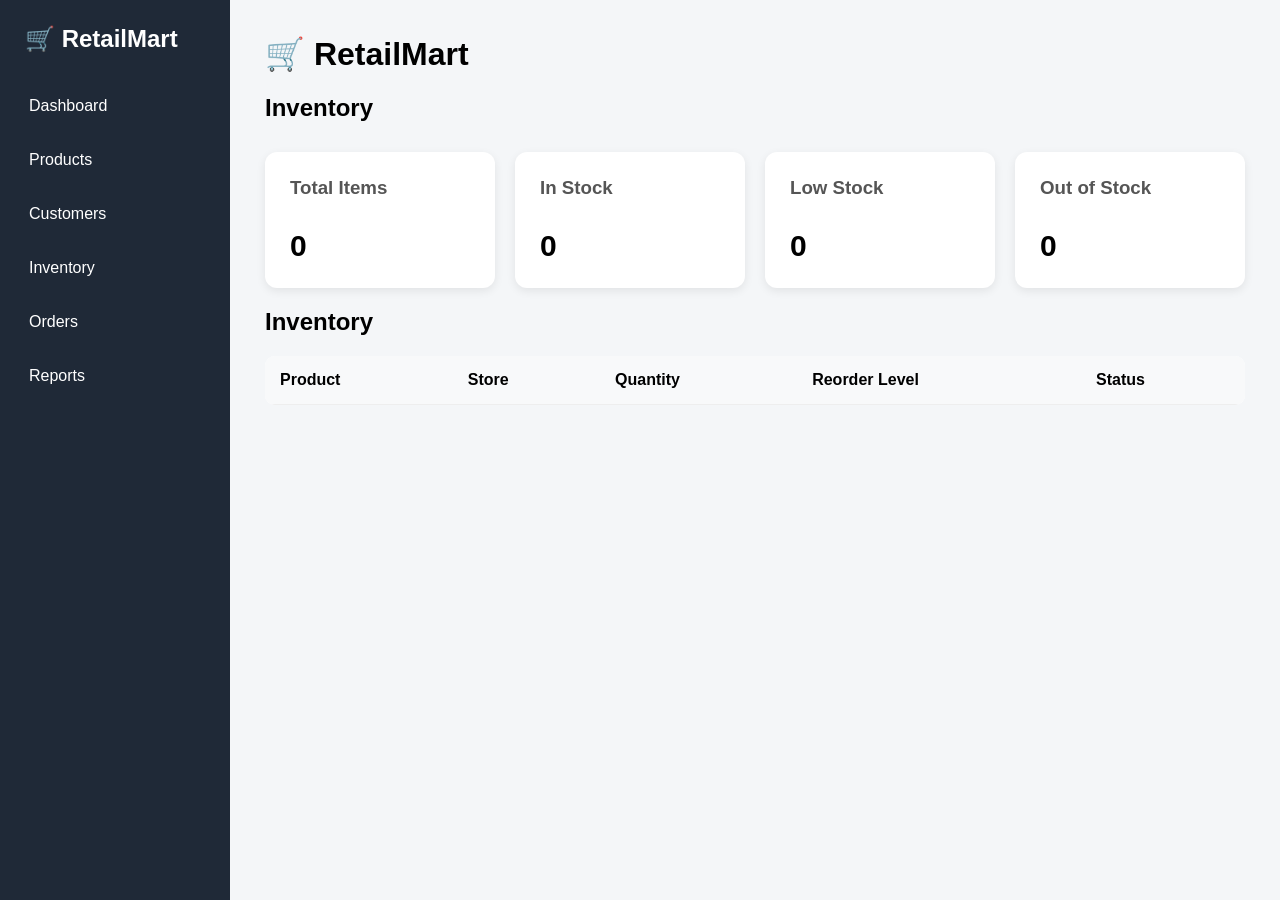
==== frontend/inventory.html @ 979b709f "Initial commit" ====
<!DOCTYPE html>
<html lang="en">
<head>
    <meta charset="UTF-8">
    <meta name="viewport" content="width=device-width, initial-scale=1.0">
    <title>RetailMart - Inventory</title>
    <link rel="stylesheet" href="css/style.css">
</head>

<body>

    <div class="layout">

        <aside class="sidebar">
            <h2>🛒 RetailMart</h2>

            <a href="index.html">Dashboard</a>
            <a href="products.html">Products</a>
            <a href="customers.html">Customers</a>
            <a href="inventory.html">Inventory</a>
            <a href="orders.html">Orders</a>
            <a href="reports.html">Reports</a>
        </aside>

        <main class="container">

            <h1>🛒 RetailMart</h1>
            <h2>Inventory</h2>

            <div class="cards">

                <div class="card">
                    <h3>Total Items</h3>
                    <p id="totalItems">0</p>
                </div>

                <div class="card">
                    <h3>In Stock</h3>
                    <p id="inStock">0</p>
                </div>

                <div class="card">
                    <h3>Low Stock</h3>
                    <p id="lowStock">0</p>
                </div>

                <div class="card">
                    <h3>Out of Stock</h3>
                    <p id="outOfStock">0</p>
                </div>

            </div>

            <h2>Inventory</h2>

            <table>
                <thead>
                    <tr>
                        <th>Product</th>
                        <th>Store</th>
                        <th>Quantity</th>
                        <th>Reorder Level</th>
                        <th>Status</th>
                    </tr>
                </thead>

                <tbody id="inventoryTable">
                </tbody>
            </table>

        </main>

    </div>

    <script src="js/inventory.js"></script>

</body>
</html>
---- frontend/css/style.css ----
* {
    box-sizing: border-box;
}

body {
    margin: 0;
    font-family: Arial, sans-serif;
    background: #f4f6f8;
}

.layout {
    display: flex;
    min-height: 100vh;
}

.sidebar {
    width: 230px;
    background: #1f2937;
    padding: 25px 15px;
    min-height: 100vh;
}

.sidebar h2 {
    color: white;
    margin: 0 0 30px 10px;
}

.sidebar a {
    display: block;
    color: white;
    text-decoration: none;
    padding: 14px;
    margin-bottom: 8px;
    border-radius: 8px;
}

.sidebar a:hover {
    background: #374151;
}

.container {
    flex: 1;
    padding: 35px;
}

.container h1 {
    margin-top: 0;
}

.cards {
    display: grid;
    grid-template-columns: repeat(4, 1fr);
    gap: 20px;
    margin-top: 30px;
}

.card {
    background: white;
    padding: 25px;
    border-radius: 12px;
    box-shadow: 0 3px 10px rgba(0, 0, 0, 0.08);
}

.card h3 {
    margin-top: 0;
    color: #555;
}

.card p {
    font-size: 30px;
    font-weight: bold;
    margin-bottom: 0;
}

input {
    padding: 12px 15px;
    width: 300px;
    margin: 20px 0;
    border: 1px solid #ccc;
    border-radius: 7px;
    font-size: 15px;
}

table {
    width: 100%;
    border-collapse: collapse;
    background: white;
    border-radius: 10px;
    overflow: hidden;
    margin-top: 15px;
}

th,
td {
    padding: 15px;
    text-align: left;
    border-bottom: 1px solid #eee;
}

th {
    background: #f8f9fa;
}

tr:hover {
    background: #f5f5f5;
}

@media (max-width: 900px) {
    .cards {
        grid-template-columns: repeat(2, 1fr);
    }

    .sidebar {
        width: 180px;
    }
}

@media (max-width: 600px) {
    .layout {
        display: block;
    }

    .sidebar {
        width: 100%;
        min-height: auto;
    }

    .cards {
        grid-template-columns: 1fr;
    }
}
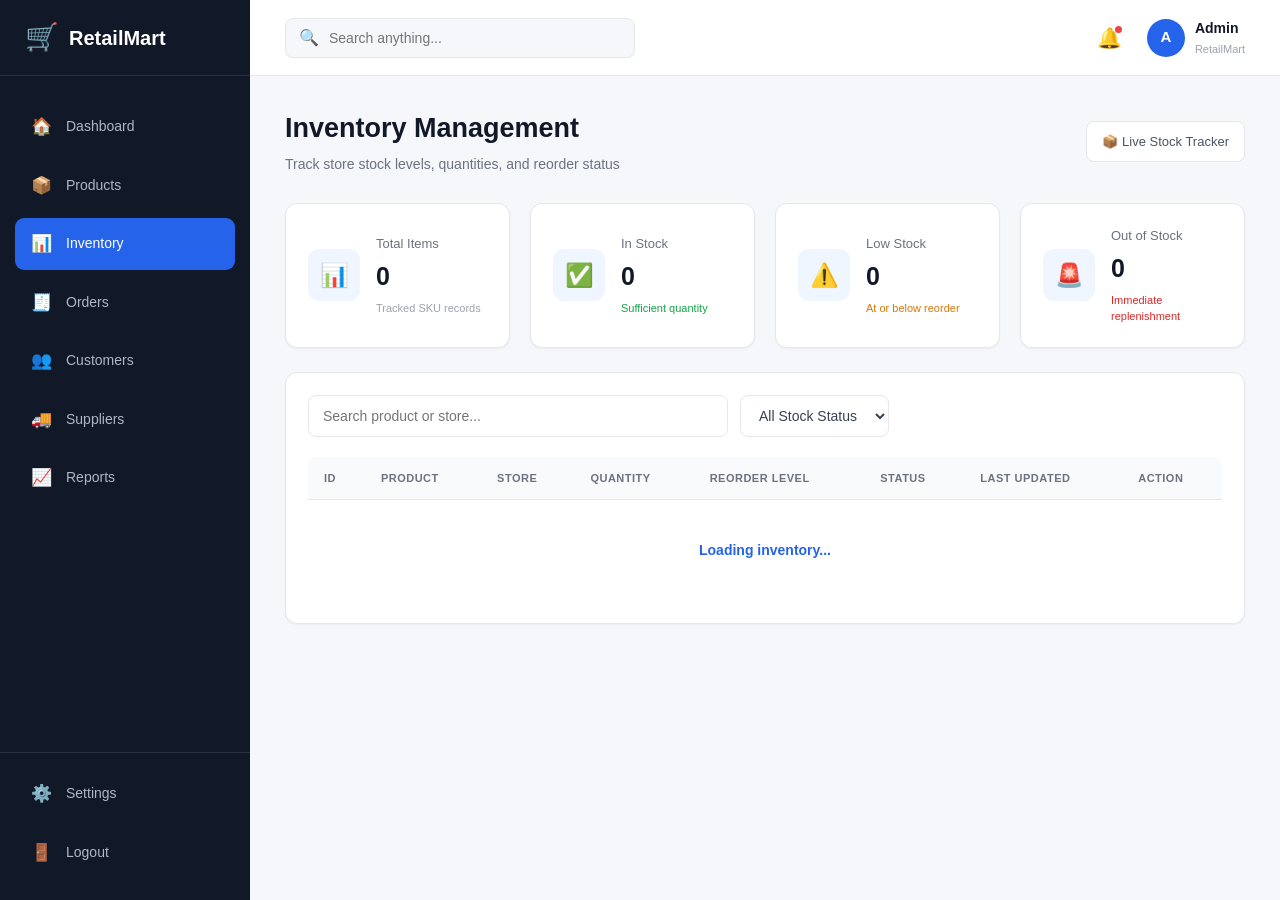
==== commit ea78e6a6: "Update RetailMart dashboard and modules" ====
--- a/frontend/inventory.html
+++ b/frontend/inventory.html
@@ -3,76 +3,295 @@
 <head>
     <meta charset="UTF-8">
     <meta name="viewport" content="width=device-width, initial-scale=1.0">
-    <title>RetailMart - Inventory</title>
+    <title>RetailMart | Inventory</title>
     <link rel="stylesheet" href="css/style.css">
 </head>
-
 <body>
 
-    <div class="layout">
-
-        <aside class="sidebar">
-            <h2>🛒 RetailMart</h2>
-
-            <a href="index.html">Dashboard</a>
-            <a href="products.html">Products</a>
-            <a href="customers.html">Customers</a>
-            <a href="inventory.html">Inventory</a>
-            <a href="orders.html">Orders</a>
-            <a href="reports.html">Reports</a>
-        </aside>
-
-        <main class="container">
-
-            <h1>🛒 RetailMart</h1>
-            <h2>Inventory</h2>
-
-            <div class="cards">
-
-                <div class="card">
-                    <h3>Total Items</h3>
-                    <p id="totalItems">0</p>
-                </div>
-
-                <div class="card">
-                    <h3>In Stock</h3>
-                    <p id="inStock">0</p>
-                </div>
-
-                <div class="card">
-                    <h3>Low Stock</h3>
-                    <p id="lowStock">0</p>
-                </div>
-
-                <div class="card">
-                    <h3>Out of Stock</h3>
-                    <p id="outOfStock">0</p>
-                </div>
-
-            </div>
-
-            <h2>Inventory</h2>
-
-            <table>
-                <thead>
-                    <tr>
-                        <th>Product</th>
-                        <th>Store</th>
-                        <th>Quantity</th>
-                        <th>Reorder Level</th>
-                        <th>Status</th>
-                    </tr>
-                </thead>
-
-                <tbody id="inventoryTable">
-                </tbody>
-            </table>
-
-        </main>
+<div class="app">
+
+    <!-- SIDEBAR -->
+    <aside class="sidebar">
+
+        <div class="logo">
+            <span>🛒</span>
+            <h2>RetailMart</h2>
+        </div>
+
+        <nav class="sidebar-nav">
+
+            <a href="index.html" class="nav-item">
+                <span>🏠</span>
+                <span>Dashboard</span>
+            </a>
+
+            <a href="products.html" class="nav-item">
+                <span>📦</span>
+                <span>Products</span>
+            </a>
+
+            <a href="inventory.html" class="nav-item active">
+                <span>📊</span>
+                <span>Inventory</span>
+            </a>
+
+            <a href="orders.html" class="nav-item">
+                <span>🧾</span>
+                <span>Orders</span>
+            </a>
+
+            <a href="customers.html" class="nav-item">
+                <span>👥</span>
+                <span>Customers</span>
+            </a>
+
+            <a href="suppliers.html" class="nav-item">
+                <span>🚚</span>
+                <span>Suppliers</span>
+            </a>
+
+            <a href="reports.html" class="nav-item">
+                <span>📈</span>
+                <span>Reports</span>
+            </a>
+
+        </nav>
+
+        <div class="sidebar-bottom">
+            <a href="settings.html" class="nav-item">
+                <span>⚙️</span>
+                <span>Settings</span>
+            </a>
+
+            <a href="login.html" class="nav-item logout">
+                <span>🚪</span>
+                <span>Logout</span>
+            </a>
+        </div>
+
+    </aside>
+
+
+    <!-- MAIN -->
+    <main class="main-content">
+
+        <!-- TOP HEADER -->
+        <header class="top-header">
+
+            <div class="mobile-logo">
+                🛒 RetailMart
+            </div>
+
+            <div class="header-search">
+                <span>🔍</span>
+                <input type="text" placeholder="Search anything...">
+            </div>
+
+            <div class="header-right">
+
+                <button class="icon-btn" title="Notifications">
+                    🔔
+                    <span class="notification-dot"></span>
+                </button>
+
+                <div class="admin-profile">
+                    <div class="admin-avatar">A</div>
+
+                    <div>
+                        <strong>Admin</strong>
+                        <small>RetailMart</small>
+                    </div>
+                </div>
+
+            </div>
+
+        </header>
+
+
+        <!-- INVENTORY CONTENT -->
+        <section class="dashboard">
+
+            <div class="page-heading">
+
+                <div>
+                    <h1>Inventory Management</h1>
+                    <p>Track store stock levels, quantities, and reorder status</p>
+                </div>
+
+                <div class="date-box">
+                    📦 Live Stock Tracker
+                </div>
+
+            </div>
+
+
+            <!-- STAT CARDS -->
+            <div class="stats-grid">
+
+                <div class="stat-card">
+                    <div class="stat-icon">📊</div>
+                    <div class="stat-info">
+                        <span class="stat-title">Total Items</span>
+                        <h2 id="totalItems">0</h2>
+                        <p>Tracked SKU records</p>
+                    </div>
+                </div>
+
+                <div class="stat-card">
+                    <div class="stat-icon">✅</div>
+                    <div class="stat-info">
+                        <span class="stat-title">In Stock</span>
+                        <h2 id="inStock">0</h2>
+                        <p class="positive">Sufficient quantity</p>
+                    </div>
+                </div>
+
+                <div class="stat-card">
+                    <div class="stat-icon">⚠️</div>
+                    <div class="stat-info">
+                        <span class="stat-title">Low Stock</span>
+                        <h2 id="lowStock">0</h2>
+                        <p style="color: #d97706;">At or below reorder</p>
+                    </div>
+                </div>
+
+                <div class="stat-card">
+                    <div class="stat-icon">🚨</div>
+                    <div class="stat-info">
+                        <span class="stat-title">Out of Stock</span>
+                        <h2 id="outStock">0</h2>
+                        <p style="color: #dc2626;">Immediate replenishment</p>
+                    </div>
+                </div>
+
+            </div>
+
+
+            <!-- TABLE CARD -->
+            <div class="dashboard-card">
+
+                <div class="toolbar">
+
+                    <div class="filter-group">
+
+                        <div class="search-container">
+                            <input
+                                type="text"
+                                id="searchInput"
+                                class="search-input"
+                                placeholder="Search product or store..."
+                            >
+                        </div>
+
+                        <select id="statusFilter">
+                            <option value="ALL">All Stock Status</option>
+                            <option value="IN STOCK">In Stock</option>
+                            <option value="LOW STOCK">Low Stock</option>
+                            <option value="OUT OF STOCK">Out of Stock</option>
+                        </select>
+
+                    </div>
+
+                </div>
+
+                <div id="message" class="message"></div>
+
+                <div class="table-wrapper">
+
+                    <table>
+
+                        <thead>
+                            <tr>
+                                <th>ID</th>
+                                <th>Product</th>
+                                <th>Store</th>
+                                <th>Quantity</th>
+                                <th>Reorder Level</th>
+                                <th>Status</th>
+                                <th>Last Updated</th>
+                                <th>Action</th>
+                            </tr>
+                        </thead>
+
+                        <tbody id="inventoryTable">
+                            <tr>
+                                <td colspan="8" class="loading">Loading inventory...</td>
+                            </tr>
+                        </tbody>
+
+                    </table>
+
+                </div>
+
+            </div>
+
+        </section>
+
+    </main>
+
+</div>
+
+
+<!-- UPDATE INVENTORY MODAL -->
+<div id="inventoryModal" class="modal">
+
+    <div class="modal-content">
+
+        <div class="modal-header">
+            <h2>Update Inventory</h2>
+            <button class="close" onclick="closeModal()">&times;</button>
+        </div>
+
+        <form id="inventoryForm">
+
+            <input type="hidden" id="inventoryId">
+
+            <div class="form-group">
+                <label for="productName">Product Name</label>
+                <input type="text" id="productName" readonly>
+            </div>
+
+            <div class="form-group">
+                <label for="storeName">Store Location</label>
+                <input type="text" id="storeName" readonly>
+            </div>
+
+            <div class="form-row">
+
+                <div class="form-group">
+                    <label for="quantity">Current Quantity</label>
+                    <input
+                        type="number"
+                        id="quantity"
+                        min="0"
+                        required
+                    >
+                </div>
+
+                <div class="form-group">
+                    <label for="reorderLevel">Reorder Level</label>
+                    <input
+                        type="number"
+                        id="reorderLevel"
+                        min="0"
+                        required
+                    >
+                </div>
+
+            </div>
+
+            <div class="modal-actions">
+                <button type="button" class="cancel-btn" onclick="closeModal()">Cancel</button>
+                <button type="submit" class="save-btn">Update Inventory</button>
+            </div>
+
+        </form>
 
     </div>
 
-    <script src="js/inventory.js"></script>
+</div>
+
+<script src="js/inventory.js"></script>
 
 </body>
-</html>+</html>
--- a/frontend/css/style.css
+++ b/frontend/css/style.css
@@ -1,131 +1,1168 @@
+/* ==========================================================================
+   RETAILMART DESIGN SYSTEM - MASTER STYLESHEET
+   Based on Dashboard (index.html) Reference Design
+   ========================================================================== */
+
+:root {
+    /* Brand & Theme Colors */
+    --primary-color: #2563eb;
+    --primary-hover: #1d4ed8;
+    --primary-light: #eff6ff;
+    --sidebar-color: #111827;
+    --sidebar-border: #273142;
+    --sidebar-hover: #1f2937;
+    --sidebar-text: #aeb8c7;
+    --background-color: #f5f7fb;
+    --card-color: #ffffff;
+    --text-color: #111827;
+    --text-secondary: #374151;
+    --muted-text: #6b7280;
+    --light-muted: #9ca3af;
+    --border-color: #e5e7eb;
+    --border-light: #f0f1f3;
+
+    /* Status Colors */
+    --success-color: #16a34a;
+    --success-bg: #dcfce7;
+    --warning-color: #d97706;
+    --warning-bg: #fef3c7;
+    --danger-color: #dc2626;
+    --danger-bg: #fee2e2;
+    --info-color: #2563eb;
+    --info-bg: #eff6ff;
+
+    /* Spacing & Radius */
+    --radius-sm: 6px;
+    --radius-md: 8px;
+    --radius-lg: 12px;
+    --radius-full: 9999px;
+
+    /* Shadows */
+    --shadow-sm: 0 1px 2px rgba(0, 0, 0, 0.05);
+    --shadow-md: 0 4px 12px rgba(0, 0, 0, 0.05);
+    --shadow-lg: 0 10px 25px rgba(0, 0, 0, 0.08);
+}
+
+/* ================= GLOBAL RESET ================= */
+
 * {
+    margin: 0;
+    padding: 0;
     box-sizing: border-box;
 }
 
 body {
-    margin: 0;
-    font-family: Arial, sans-serif;
-    background: #f4f6f8;
-}
-
-.layout {
+    font-family: -apple-system, BlinkMacSystemFont, "Segoe UI", Roboto, Arial, sans-serif;
+    background: var(--background-color);
+    color: var(--text-color);
+    line-height: 1.5;
+}
+
+a {
+    text-decoration: none;
+    color: inherit;
+}
+
+.app {
     display: flex;
     min-height: 100vh;
 }
 
+
+/* ================= SIDEBAR ================= */
+
 .sidebar {
-    width: 230px;
-    background: #1f2937;
+    width: 250px;
+    background: var(--sidebar-color);
+    color: white;
+    position: fixed;
+    top: 0;
+    left: 0;
+    bottom: 0;
+    display: flex;
+    flex-direction: column;
+    z-index: 100;
+}
+
+.logo {
+    height: 76px;
+    display: flex;
+    align-items: center;
+    gap: 10px;
+    padding: 0 25px;
+    border-bottom: 1px solid var(--sidebar-border);
+}
+
+.logo span {
+    font-size: 27px;
+}
+
+.logo h2 {
+    font-size: 20px;
+    font-weight: 700;
+    color: white;
+}
+
+.sidebar-nav {
     padding: 25px 15px;
+    flex: 1;
+    overflow-y: auto;
+}
+
+.nav-item,
+.sidebar-item {
+    display: flex;
+    align-items: center;
+    gap: 14px;
+    padding: 13px 15px;
+    margin-bottom: 7px;
+    border-radius: 9px;
+    color: var(--sidebar-text);
+    font-size: 14px;
+    font-weight: 500;
+    transition: background-color 0.2s, color 0.2s;
+}
+
+.nav-item span:first-child,
+.sidebar-item span:first-child {
+    width: 22px;
+    text-align: center;
+    font-size: 17px;
+}
+
+.nav-item:hover,
+.sidebar-item:hover {
+    background: var(--sidebar-hover);
+    color: white;
+}
+
+.nav-item.active,
+.sidebar-item.active {
+    background: var(--primary-color);
+    color: white;
+}
+
+.sidebar-bottom {
+    padding: 15px;
+    border-top: 1px solid var(--sidebar-border);
+}
+
+
+/* ================= MAIN CONTENT CONTAINER ================= */
+
+.main-content {
+    margin-left: 250px;
+    width: calc(100% - 250px);
     min-height: 100vh;
-}
-
-.sidebar h2 {
+    display: flex;
+    flex-direction: column;
+}
+
+
+/* ================= TOP HEADER ================= */
+
+.top-header {
+    height: 76px;
+    background: white;
+    border-bottom: 1px solid var(--border-color);
+    display: flex;
+    align-items: center;
+    justify-content: space-between;
+    padding: 0 35px;
+    position: sticky;
+    top: 0;
+    z-index: 90;
+}
+
+.mobile-logo {
+    display: none;
+    font-weight: 700;
+    font-size: 18px;
+    color: var(--text-color);
+}
+
+.header-search {
+    width: 350px;
+    height: 40px;
+    background: #f5f7fa;
+    border: 1px solid var(--border-color);
+    border-radius: var(--radius-md);
+    display: flex;
+    align-items: center;
+    gap: 10px;
+    padding: 0 13px;
+    color: var(--light-muted);
+}
+
+.header-search input {
+    border: none;
+    outline: none;
+    background: transparent;
+    width: 100%;
+    font-size: 14px;
+    color: var(--text-color);
+}
+
+.header-right {
+    display: flex;
+    align-items: center;
+    gap: 25px;
+}
+
+.icon-btn {
+    border: none;
+    background: transparent;
+    font-size: 20px;
+    cursor: pointer;
+    position: relative;
+    color: var(--text-secondary);
+}
+
+.notification-dot {
+    width: 7px;
+    height: 7px;
+    background: #ef4444;
+    border-radius: 50%;
+    position: absolute;
+    top: 0;
+    right: 0;
+}
+
+.admin-profile {
+    display: flex;
+    align-items: center;
+    gap: 10px;
+}
+
+.admin-avatar {
+    width: 38px;
+    height: 38px;
+    border-radius: 50%;
+    background: var(--primary-color);
     color: white;
-    margin: 0 0 30px 10px;
-}
-
-.sidebar a {
+    display: flex;
+    align-items: center;
+    justify-content: center;
+    font-weight: 700;
+    font-size: 15px;
+}
+
+.admin-profile strong {
     display: block;
+    font-size: 14px;
+    color: var(--text-color);
+}
+
+.admin-profile small {
+    display: block;
+    color: var(--light-muted);
+    font-size: 11px;
+    margin-top: 2px;
+}
+
+
+/* ================= PAGE LAYOUT ================= */
+
+.dashboard,
+.page-container {
+    padding: 32px 35px 45px;
+    flex: 1;
+}
+
+.page-heading,
+.page-header {
+    display: flex;
+    align-items: center;
+    justify-content: space-between;
+    margin-bottom: 28px;
+}
+
+.page-heading h1,
+.page-header h1 {
+    font-size: 27px;
+    font-weight: 700;
+    color: var(--text-color);
+}
+
+.page-heading p,
+.page-header p {
+    color: var(--muted-text);
+    margin-top: 5px;
+    font-size: 14px;
+}
+
+.header-actions {
+    display: flex;
+    align-items: center;
+    gap: 12px;
+}
+
+.date-box {
+    background: white;
+    border: 1px solid var(--border-color);
+    padding: 10px 15px;
+    border-radius: var(--radius-md);
+    color: #4b5563;
+    font-size: 13px;
+    font-weight: 500;
+}
+
+
+/* ================= BUTTONS ================= */
+
+.primary-btn,
+.add-btn {
+    background: var(--primary-color);
     color: white;
-    text-decoration: none;
-    padding: 14px;
-    margin-bottom: 8px;
-    border-radius: 8px;
-}
-
-.sidebar a:hover {
-    background: #374151;
-}
-
-.container {
-    flex: 1;
-    padding: 35px;
-}
-
-.container h1 {
-    margin-top: 0;
-}
-
-.cards {
+    border: none;
+    padding: 10px 18px;
+    border-radius: var(--radius-md);
+    font-size: 14px;
+    font-weight: 600;
+    cursor: pointer;
+    display: inline-flex;
+    align-items: center;
+    gap: 8px;
+    transition: background-color 0.2s, transform 0.1s;
+}
+
+.primary-btn:hover,
+.add-btn:hover {
+    background: var(--primary-hover);
+    transform: translateY(-1px);
+}
+
+.primary-btn:active,
+.add-btn:active {
+    transform: translateY(0);
+}
+
+.secondary-btn {
+    background: white;
+    color: var(--text-secondary);
+    border: 1px solid var(--border-color);
+    padding: 10px 18px;
+    border-radius: var(--radius-md);
+    font-size: 14px;
+    font-weight: 500;
+    cursor: pointer;
+    display: inline-flex;
+    align-items: center;
+    gap: 8px;
+    transition: 0.2s;
+}
+
+.secondary-btn:hover {
+    background: #f9fafb;
+    border-color: #d1d5db;
+}
+
+.danger-btn {
+    background: var(--danger-color);
+    color: white;
+    border: none;
+    padding: 10px 18px;
+    border-radius: var(--radius-md);
+    font-size: 14px;
+    font-weight: 600;
+    cursor: pointer;
+    transition: 0.2s;
+}
+
+.danger-btn:hover {
+    background: #b91c1c;
+}
+
+.action-btn {
+    border: none;
+    padding: 6px 12px;
+    border-radius: var(--radius-sm);
+    font-size: 12px;
+    font-weight: 600;
+    cursor: pointer;
+    transition: 0.15s;
+    display: inline-flex;
+    align-items: center;
+    gap: 4px;
+}
+
+.edit-btn {
+    background: var(--primary-light);
+    color: var(--primary-color);
+    border: 1px solid #bfdbfe;
+}
+
+.edit-btn:hover {
+    background: #dbeafe;
+}
+
+.delete-btn {
+    background: #fef2f2;
+    color: var(--danger-color);
+    border: 1px solid #fecaca;
+}
+
+.delete-btn:hover {
+    background: #fee2e2;
+}
+
+.view-btn {
+    background: #f3f4f6;
+    color: #374151;
+    border: 1px solid var(--border-color);
+}
+
+.view-btn:hover {
+    background: #e5e7eb;
+}
+
+
+/* ================= STAT CARDS ================= */
+
+.stats-grid,
+.stats-container {
     display: grid;
     grid-template-columns: repeat(4, 1fr);
     gap: 20px;
-    margin-top: 30px;
-}
-
+    margin-bottom: 24px;
+}
+
+.stat-card {
+    background: white;
+    border: 1px solid var(--border-color);
+    border-radius: var(--radius-lg);
+    padding: 22px;
+    display: flex;
+    align-items: center;
+    gap: 16px;
+    transition: transform 0.2s, box-shadow 0.2s;
+    box-shadow: var(--shadow-sm);
+}
+
+.stat-card:hover {
+    transform: translateY(-2px);
+    box-shadow: 0 8px 25px rgba(0, 0, 0, 0.06);
+}
+
+.stat-icon {
+    width: 52px;
+    height: 52px;
+    border-radius: 11px;
+    background: var(--primary-light);
+    display: flex;
+    align-items: center;
+    justify-content: center;
+    font-size: 23px;
+    flex-shrink: 0;
+}
+
+.stat-title {
+    display: block;
+    color: var(--muted-text);
+    font-size: 13px;
+    margin-bottom: 5px;
+}
+
+.stat-card h3 {
+    color: var(--muted-text);
+    font-size: 13px;
+    font-weight: 500;
+    margin-bottom: 5px;
+}
+
+.stat-info h2,
+.stat-card p[id],
+.stat-card h2 {
+    font-size: 25px;
+    font-weight: 700;
+    color: var(--text-color);
+    margin-bottom: 4px;
+}
+
+.stat-info p {
+    font-size: 11px;
+    color: var(--light-muted);
+}
+
+.stat-info .positive {
+    color: #16a34a;
+}
+
+
+/* ================= CARDS & CONTAINERS ================= */
+
+.dashboard-card,
+.content-card,
 .card {
     background: white;
-    padding: 25px;
-    border-radius: 12px;
-    box-shadow: 0 3px 10px rgba(0, 0, 0, 0.08);
-}
-
-.card h3 {
-    margin-top: 0;
-    color: #555;
-}
-
-.card p {
-    font-size: 30px;
-    font-weight: bold;
-    margin-bottom: 0;
-}
-
-input {
-    padding: 12px 15px;
-    width: 300px;
-    margin: 20px 0;
-    border: 1px solid #ccc;
-    border-radius: 7px;
-    font-size: 15px;
+    border: 1px solid var(--border-color);
+    border-radius: var(--radius-lg);
+    padding: 22px;
+    box-shadow: var(--shadow-sm);
+    margin-bottom: 24px;
+}
+
+.card-header {
+    display: flex;
+    align-items: center;
+    justify-content: space-between;
+    margin-bottom: 20px;
+}
+
+.card-header h3 {
+    font-size: 16px;
+    font-weight: 700;
+    color: var(--text-color);
+}
+
+.card-header p {
+    font-size: 12px;
+    color: var(--light-muted);
+    margin-top: 4px;
+}
+
+.card-header a {
+    color: var(--primary-color);
+    font-size: 12px;
+    font-weight: 600;
+}
+
+
+/* ================= TOOLBAR & SEARCH ================= */
+
+.toolbar,
+.filter-bar {
+    display: flex;
+    align-items: center;
+    justify-content: space-between;
+    gap: 16px;
+    margin-bottom: 20px;
+    flex-wrap: wrap;
+}
+
+.filter-group {
+    display: flex;
+    align-items: center;
+    gap: 12px;
+    flex-wrap: wrap;
+    flex: 1;
+}
+
+.search-container {
+    position: relative;
+    max-width: 420px;
+    width: 100%;
+}
+
+.search-input,
+#search,
+#searchInput {
+    width: 100%;
+    height: 42px;
+    background: white;
+    border: 1px solid var(--border-color);
+    border-radius: var(--radius-md);
+    padding: 0 14px;
+    font-size: 14px;
+    color: var(--text-color);
+    outline: none;
+    transition: border-color 0.2s, box-shadow 0.2s;
+}
+
+.search-input:focus,
+#search:focus,
+#searchInput:focus {
+    border-color: var(--primary-color);
+    box-shadow: 0 0 0 3px rgba(37, 99, 235, 0.1);
+}
+
+select,
+#statusFilter {
+    height: 42px;
+    background: white;
+    border: 1px solid var(--border-color);
+    border-radius: var(--radius-md);
+    padding: 0 14px;
+    font-size: 14px;
+    color: var(--text-secondary);
+    outline: none;
+    cursor: pointer;
+    transition: border-color 0.2s;
+}
+
+select:focus,
+#statusFilter:focus {
+    border-color: var(--primary-color);
+    box-shadow: 0 0 0 3px rgba(37, 99, 235, 0.1);
+}
+
+
+/* ================= TABLES ================= */
+
+.table-wrapper,
+.table-container {
+    width: 100%;
+    overflow-x: auto;
+    border-radius: var(--radius-md);
 }
 
 table {
     width: 100%;
     border-collapse: collapse;
+    text-align: left;
+}
+
+thead {
+    background: #f9fafb;
+}
+
+th {
+    text-align: left;
+    padding: 13px 16px;
+    color: var(--muted-text);
+    font-size: 11px;
+    text-transform: uppercase;
+    letter-spacing: 0.5px;
+    font-weight: 600;
+    border-bottom: 1px solid var(--border-color);
+    white-space: nowrap;
+}
+
+td {
+    padding: 14px 16px;
+    border-top: 1px solid var(--border-light);
+    font-size: 13px;
+    color: var(--text-secondary);
+    vertical-align: middle;
+}
+
+tbody tr {
+    transition: background-color 0.15s;
+}
+
+tbody tr:hover {
+    background-color: #f9fafb;
+}
+
+td:first-child {
+    font-weight: 600;
+    color: var(--primary-color);
+}
+
+.loading,
+.empty-table {
+    text-align: center;
+    color: var(--light-muted);
+    padding: 40px !important;
+    font-size: 14px;
+}
+
+
+/* ================= STATUS BADGES ================= */
+
+.status,
+.status-badge {
+    display: inline-flex;
+    align-items: center;
+    padding: 4px 10px;
+    border-radius: 20px;
+    font-size: 11px;
+    font-weight: 600;
+    text-transform: capitalize;
+    letter-spacing: 0.2px;
+}
+
+/* Stock status badges */
+.status.in-stock,
+.status-in-stock,
+.in-stock {
+    background: var(--success-bg);
+    color: var(--success-color);
+}
+
+.status.low-stock,
+.status-low-stock,
+.low-stock {
+    background: var(--warning-bg);
+    color: var(--warning-color);
+}
+
+.status.out-stock,
+.status.out-of-stock,
+.status-out-of-stock,
+.out-stock {
+    background: var(--danger-bg);
+    color: var(--danger-color);
+}
+
+/* Order status badges */
+.status.completed {
+    background: var(--success-bg);
+    color: #15803d;
+}
+
+.status.pending {
+    background: var(--warning-bg);
+    color: #b45309;
+}
+
+.status.processing {
+    background: #e0e7ff;
+    color: #4338ca;
+}
+
+.status.cancelled {
+    background: var(--danger-bg);
+    color: #b91c1c;
+}
+
+
+/* ================= MODALS & FORMS ================= */
+
+.modal {
+    display: none;
+    position: fixed;
+    inset: 0;
+    background: rgba(17, 24, 39, 0.55);
+    backdrop-filter: blur(3px);
+    justify-content: center;
+    align-items: center;
+    z-index: 1000;
+    padding: 20px;
+}
+
+.modal-content {
     background: white;
-    border-radius: 10px;
-    overflow: hidden;
-    margin-top: 15px;
-}
-
-th,
-td {
-    padding: 15px;
-    text-align: left;
-    border-bottom: 1px solid #eee;
-}
-
-th {
-    background: #f8f9fa;
-}
-
-tr:hover {
-    background: #f5f5f5;
-}
-
-@media (max-width: 900px) {
-    .cards {
+    width: 100%;
+    max-width: 540px;
+    border-radius: var(--radius-lg);
+    padding: 28px;
+    box-shadow: var(--shadow-lg);
+    position: relative;
+    max-height: 90vh;
+    overflow-y: auto;
+}
+
+.modal-header {
+    display: flex;
+    justify-content: space-between;
+    align-items: center;
+    margin-bottom: 20px;
+    padding-bottom: 14px;
+    border-bottom: 1px solid var(--border-color);
+}
+
+.modal-header h2,
+.modal-content h2 {
+    font-size: 19px;
+    font-weight: 700;
+    color: var(--text-color);
+    margin: 0;
+}
+
+.close {
+    font-size: 24px;
+    color: var(--light-muted);
+    cursor: pointer;
+    border: none;
+    background: transparent;
+    line-height: 1;
+    transition: color 0.15s;
+}
+
+.close:hover {
+    color: var(--text-color);
+}
+
+.form-group {
+    margin-bottom: 16px;
+}
+
+.form-group label,
+.modal-content label {
+    display: block;
+    font-size: 13px;
+    font-weight: 600;
+    color: var(--text-secondary);
+    margin-bottom: 6px;
+}
+
+.form-group input,
+.form-group select,
+.form-group textarea,
+.modal-content input[type="text"],
+.modal-content input[type="number"],
+.modal-content input[type="email"],
+.modal-content input[type="password"],
+.modal-content select {
+    width: 100%;
+    height: 42px;
+    padding: 0 12px;
+    border: 1px solid var(--border-color);
+    border-radius: var(--radius-md);
+    font-size: 14px;
+    color: var(--text-color);
+    background: white;
+    outline: none;
+    transition: border-color 0.2s, box-shadow 0.2s;
+}
+
+.form-group input:focus,
+.form-group select:focus,
+.form-group textarea:focus,
+.modal-content input:focus,
+.modal-content select:focus {
+    border-color: var(--primary-color);
+    box-shadow: 0 0 0 3px rgba(37, 99, 235, 0.1);
+}
+
+.form-group input[readonly],
+.modal-content input[readonly] {
+    background: #f9fafb;
+    color: var(--muted-text);
+    cursor: not-allowed;
+}
+
+.form-row {
+    display: grid;
+    grid-template-columns: 1fr 1fr;
+    gap: 14px;
+}
+
+.modal-actions,
+.modal-footer {
+    display: flex;
+    justify-content: flex-end;
+    gap: 10px;
+    margin-top: 24px;
+    padding-top: 16px;
+    border-top: 1px solid var(--border-color);
+}
+
+.cancel-btn {
+    background: white;
+    color: var(--text-secondary);
+    border: 1px solid var(--border-color);
+    padding: 10px 18px;
+    border-radius: var(--radius-md);
+    font-size: 14px;
+    font-weight: 500;
+    cursor: pointer;
+    transition: 0.2s;
+}
+
+.cancel-btn:hover {
+    background: #f9fafb;
+}
+
+.save-btn {
+    background: var(--primary-color);
+    color: white;
+    border: none;
+    padding: 10px 18px;
+    border-radius: var(--radius-md);
+    font-size: 14px;
+    font-weight: 600;
+    cursor: pointer;
+    transition: 0.2s;
+}
+
+.save-btn:hover {
+    background: var(--primary-hover);
+}
+
+
+/* ================= ALERTS / MESSAGES ================= */
+
+.message,
+#message {
+    padding: 12px 16px;
+    border-radius: var(--radius-md);
+    font-size: 13px;
+    margin-bottom: 20px;
+    display: none;
+}
+
+.message.success,
+.success {
+    background: var(--success-bg);
+    color: #15803d;
+    border: 1px solid #bbf7d0;
+    display: block;
+}
+
+.message.error,
+.error {
+    background: var(--danger-bg);
+    color: #b91c1c;
+    border: 1px solid #fecaca;
+    display: block;
+}
+
+
+/* ================= CHART & INVENTORY (DASHBOARD) ================= */
+
+.dashboard-grid {
+    display: grid;
+    grid-template-columns: 2fr 1fr;
+    gap: 24px;
+    margin-bottom: 24px;
+}
+
+.chart-container {
+    height: 280px;
+    position: relative;
+}
+
+.inventory-content {
+    display: flex;
+    flex-direction: column;
+    align-items: center;
+}
+
+.donut-container {
+    width: 190px;
+    height: 190px;
+    margin-bottom: 18px;
+}
+
+.inventory-legend {
+    width: 100%;
+}
+
+.legend-item {
+    display: flex;
+    align-items: center;
+    gap: 10px;
+    margin: 12px 0;
+}
+
+.legend-dot {
+    width: 10px;
+    height: 10px;
+    border-radius: 50%;
+    display: block;
+}
+
+.legend-item strong {
+    display: block;
+    font-size: 12px;
+}
+
+.legend-item small {
+    display: block;
+    font-size: 11px;
+    color: var(--light-muted);
+    margin-top: 2px;
+}
+
+
+/* ================= QUICK ACTIONS ================= */
+
+.quick-section {
+    margin-top: 10px;
+}
+
+.quick-section > h3 {
+    font-size: 17px;
+    font-weight: 700;
+    margin-bottom: 15px;
+}
+
+.quick-grid {
+    display: grid;
+    grid-template-columns: repeat(4, 1fr);
+    gap: 18px;
+}
+
+.quick-card {
+    background: white;
+    border: 1px solid var(--border-color);
+    border-radius: var(--radius-md);
+    padding: 18px;
+    display: flex;
+    align-items: center;
+    gap: 13px;
+    transition: 0.2s;
+    box-shadow: var(--shadow-sm);
+}
+
+.quick-card:hover {
+    border-color: var(--primary-color);
+    transform: translateY(-2px);
+    box-shadow: var(--shadow-md);
+}
+
+.quick-card > span {
+    font-size: 24px;
+}
+
+.quick-card strong {
+    display: block;
+    font-size: 13px;
+    color: var(--text-color);
+}
+
+.quick-card small {
+    display: block;
+    color: var(--light-muted);
+    font-size: 10px;
+    margin-top: 4px;
+}
+
+
+/* ================= ORDER DETAILS (ORDERS MODAL) ================= */
+
+.order-info {
+    display: grid;
+    grid-template-columns: repeat(2, 1fr);
+    gap: 12px;
+    margin-bottom: 20px;
+    background: #f9fafb;
+    padding: 16px;
+    border-radius: var(--radius-md);
+    border: 1px solid var(--border-color);
+}
+
+.order-info p {
+    font-size: 13px;
+    color: var(--text-secondary);
+}
+
+.order-info strong {
+    color: var(--text-color);
+}
+
+.order-item-row {
+    display: flex;
+    gap: 10px;
+    align-items: center;
+    margin-bottom: 12px;
+}
+
+.order-item-row select {
+    flex: 2;
+}
+
+.order-item-row input {
+    flex: 1;
+}
+
+.order-item-row .remove-item-btn {
+    background: #fee2e2;
+    color: #dc2626;
+    border: none;
+    border-radius: var(--radius-md);
+    width: 38px;
+    height: 38px;
+    cursor: pointer;
+    font-size: 16px;
+}
+
+.details-total {
+    margin-top: 18px;
+    text-align: right;
+    font-size: 18px;
+    color: var(--text-color);
+}
+
+
+/* ================= RESPONSIVE DESIGN ================= */
+
+@media (max-width: 1100px) {
+    .stats-grid,
+    .stats-container {
         grid-template-columns: repeat(2, 1fr);
     }
 
+    .quick-grid {
+        grid-template-columns: repeat(2, 1fr);
+    }
+
+    .dashboard-grid {
+        grid-template-columns: 1fr;
+    }
+}
+
+@media (max-width: 768px) {
     .sidebar {
+        width: 70px;
+    }
+
+    .logo h2,
+    .nav-item span:last-child,
+    .sidebar-bottom {
+        display: none;
+    }
+
+    .logo {
+        padding: 0;
+        justify-content: center;
+    }
+
+    .nav-item {
+        justify-content: center;
+        padding: 13px 5px;
+    }
+
+    .main-content {
+        margin-left: 70px;
+        width: calc(100% - 70px);
+    }
+
+    .top-header {
+        padding: 0 15px;
+    }
+
+    .mobile-logo {
+        display: block;
+    }
+
+    .header-search {
         width: 180px;
     }
-}
-
-@media (max-width: 600px) {
-    .layout {
-        display: block;
-    }
-
-    .sidebar {
-        width: 100%;
-        min-height: auto;
-    }
-
-    .cards {
+
+    .admin-profile div:last-child {
+        display: none;
+    }
+
+    .dashboard,
+    .page-container {
+        padding: 22px 15px;
+    }
+
+    .stats-grid,
+    .stats-container {
         grid-template-columns: 1fr;
     }
+
+    .quick-grid {
+        grid-template-columns: 1fr;
+    }
+
+    .page-heading,
+    .page-header {
+        align-items: flex-start;
+        gap: 15px;
+        flex-direction: column;
+    }
+
+    .toolbar,
+    .filter-bar {
+        flex-direction: column;
+        align-items: stretch;
+    }
+
+    .filter-group {
+        flex-direction: column;
+        align-items: stretch;
+    }
+
+    .search-container {
+        max-width: 100%;
+    }
+
+    .form-row {
+        grid-template-columns: 1fr;
+    }
 }
